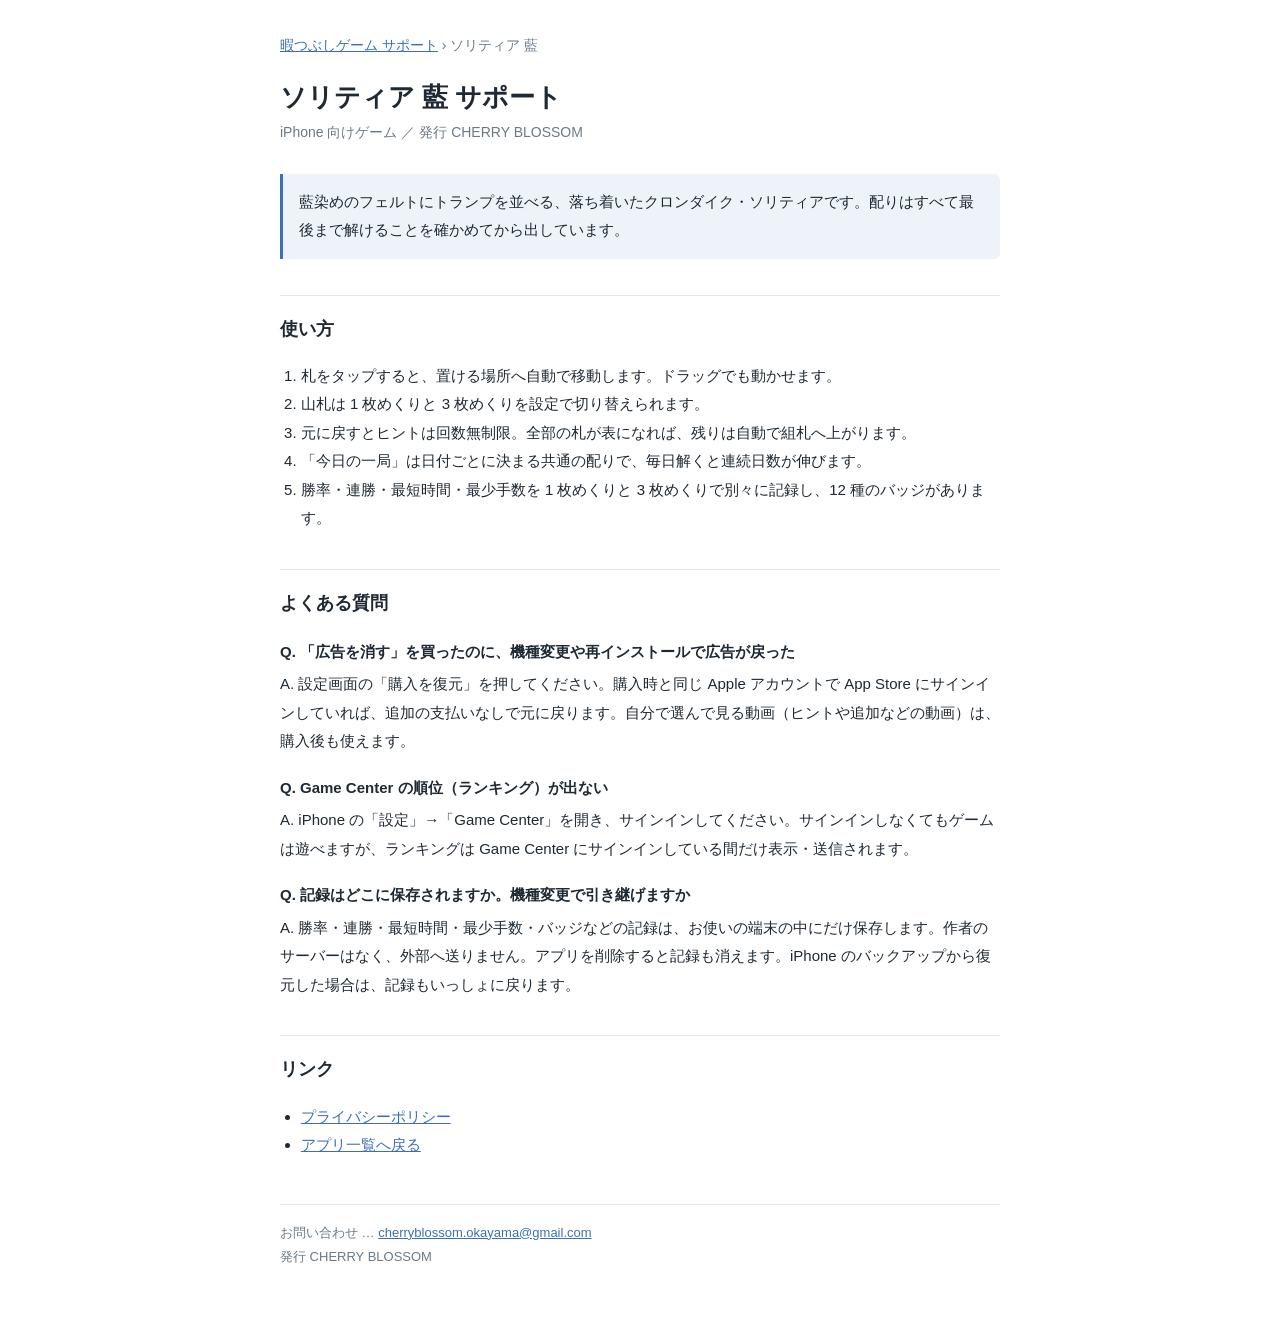
==== solitaire/index.html @ 3ae5485f "暇つぶしゲーム 5 本のサポート・プライバシーポリシー Co-Authored-By: Claude Fable 5.1 <noreply@anthropic.com> Claude-Session:" ====
<!DOCTYPE html>
<html lang="ja">
<head>
<meta charset="utf-8">
<meta name="viewport" content="width=device-width,initial-scale=1">
<title>ソリティア 藍 サポート</title>
<link rel="stylesheet" href="../style.css">
</head>
<body>
<main>
<p class="nav"><a href="../">暇つぶしゲーム サポート</a> › ソリティア 藍</p>
<h1>ソリティア 藍 サポート</h1>
<p class="meta">iPhone 向けゲーム ／ 発行 CHERRY BLOSSOM</p>
<p class="lead">藍染めのフェルトにトランプを並べる、落ち着いたクロンダイク・ソリティアです。配りはすべて最後まで解けることを確かめてから出しています。</p>

<h2>使い方</h2>
<ol>
  <li>札をタップすると、置ける場所へ自動で移動します。ドラッグでも動かせます。</li>
  <li>山札は 1 枚めくりと 3 枚めくりを設定で切り替えられます。</li>
  <li>元に戻すとヒントは回数無制限。全部の札が表になれば、残りは自動で組札へ上がります。</li>
  <li>「今日の一局」は日付ごとに決まる共通の配りで、毎日解くと連続日数が伸びます。</li>
  <li>勝率・連勝・最短時間・最少手数を 1 枚めくりと 3 枚めくりで別々に記録し、12 種のバッジがあります。</li>
</ol>

<h2>よくある質問</h2>
<dl>
  <dt>Q. 「広告を消す」を買ったのに、機種変更や再インストールで広告が戻った</dt>
  <dd>A. 設定画面の「購入を復元」を押してください。購入時と同じ Apple アカウントで App Store にサインインしていれば、追加の支払いなしで元に戻ります。自分で選んで見る動画（ヒントや追加などの動画）は、購入後も使えます。</dd>

  <dt>Q. Game Center の順位（ランキング）が出ない</dt>
  <dd>A. iPhone の「設定」→「Game Center」を開き、サインインしてください。サインインしなくてもゲームは遊べますが、ランキングは Game Center にサインインしている間だけ表示・送信されます。</dd>

  <dt>Q. 記録はどこに保存されますか。機種変更で引き継げますか</dt>
  <dd>A. 勝率・連勝・最短時間・最少手数・バッジなどの記録は、お使いの端末の中にだけ保存します。作者のサーバーはなく、外部へ送りません。アプリを削除すると記録も消えます。iPhone のバックアップから復元した場合は、記録もいっしょに戻ります。</dd>
</dl>

<h2>リンク</h2>
<ul>
  <li><a href="privacy.html">プライバシーポリシー</a></li>
  <li><a href="../">アプリ一覧へ戻る</a></li>
</ul>

<footer>お問い合わせ … <a href="mailto:cherryblossom.okayama@gmail.com">cherryblossom.okayama@gmail.com</a><br>発行 CHERRY BLOSSOM</footer>
</main>
</body>
</html>
---- style.css ----
:root{ --ink:#1f2933; --muted:#6b7a88; --line:#e3e8ee; --accent:#3b6fb6; --soft:#eef3fa; }
*{ box-sizing:border-box; }
body{ margin:0; padding:32px 20px 72px;
  font-family:-apple-system,BlinkMacSystemFont,"Hiragino Kaku Gothic ProN","Hiragino Sans","Yu Gothic UI",sans-serif;
  color:var(--ink); line-height:1.9; background:#fff; -webkit-text-size-adjust:100%; }
main{ max-width:720px; margin:0 auto; }
h1{ font-size:26px; margin:0 0 4px; line-height:1.4; }
h2{ font-size:18px; margin:36px 0 10px; padding-top:16px; border-top:1px solid var(--line); }
h3{ font-size:16px; margin:22px 0 6px; }
p,li,dd,dt{ font-size:15px; }
ul,ol{ padding-left:1.3em; }
dl{ margin:0; }
dt{ font-weight:700; margin-top:18px; }
dd{ margin:4px 0 0 0; }
.meta{ color:var(--muted); font-size:14px; margin:0 0 28px; }
.lead{ background:var(--soft); border-left:3px solid var(--accent); padding:14px 16px; border-radius:0 6px 6px 0; }
.nav{ font-size:14px; color:var(--muted); margin:0 0 20px; }
.apps{ list-style:none; padding:0; margin:0; }
.apps li{ border:1px solid var(--line); border-radius:10px; padding:14px 16px; margin:0 0 12px; }
.apps .name{ font-weight:700; font-size:17px; margin:0; }
.apps .desc{ margin:2px 0 8px; color:var(--muted); font-size:14px; }
.apps .links a{ margin-right:16px; font-size:15px; white-space:nowrap; }
footer{ margin-top:44px; padding-top:16px; border-top:1px solid var(--line); color:var(--muted); font-size:13px; }
a{ color:var(--accent); word-break:break-all; }
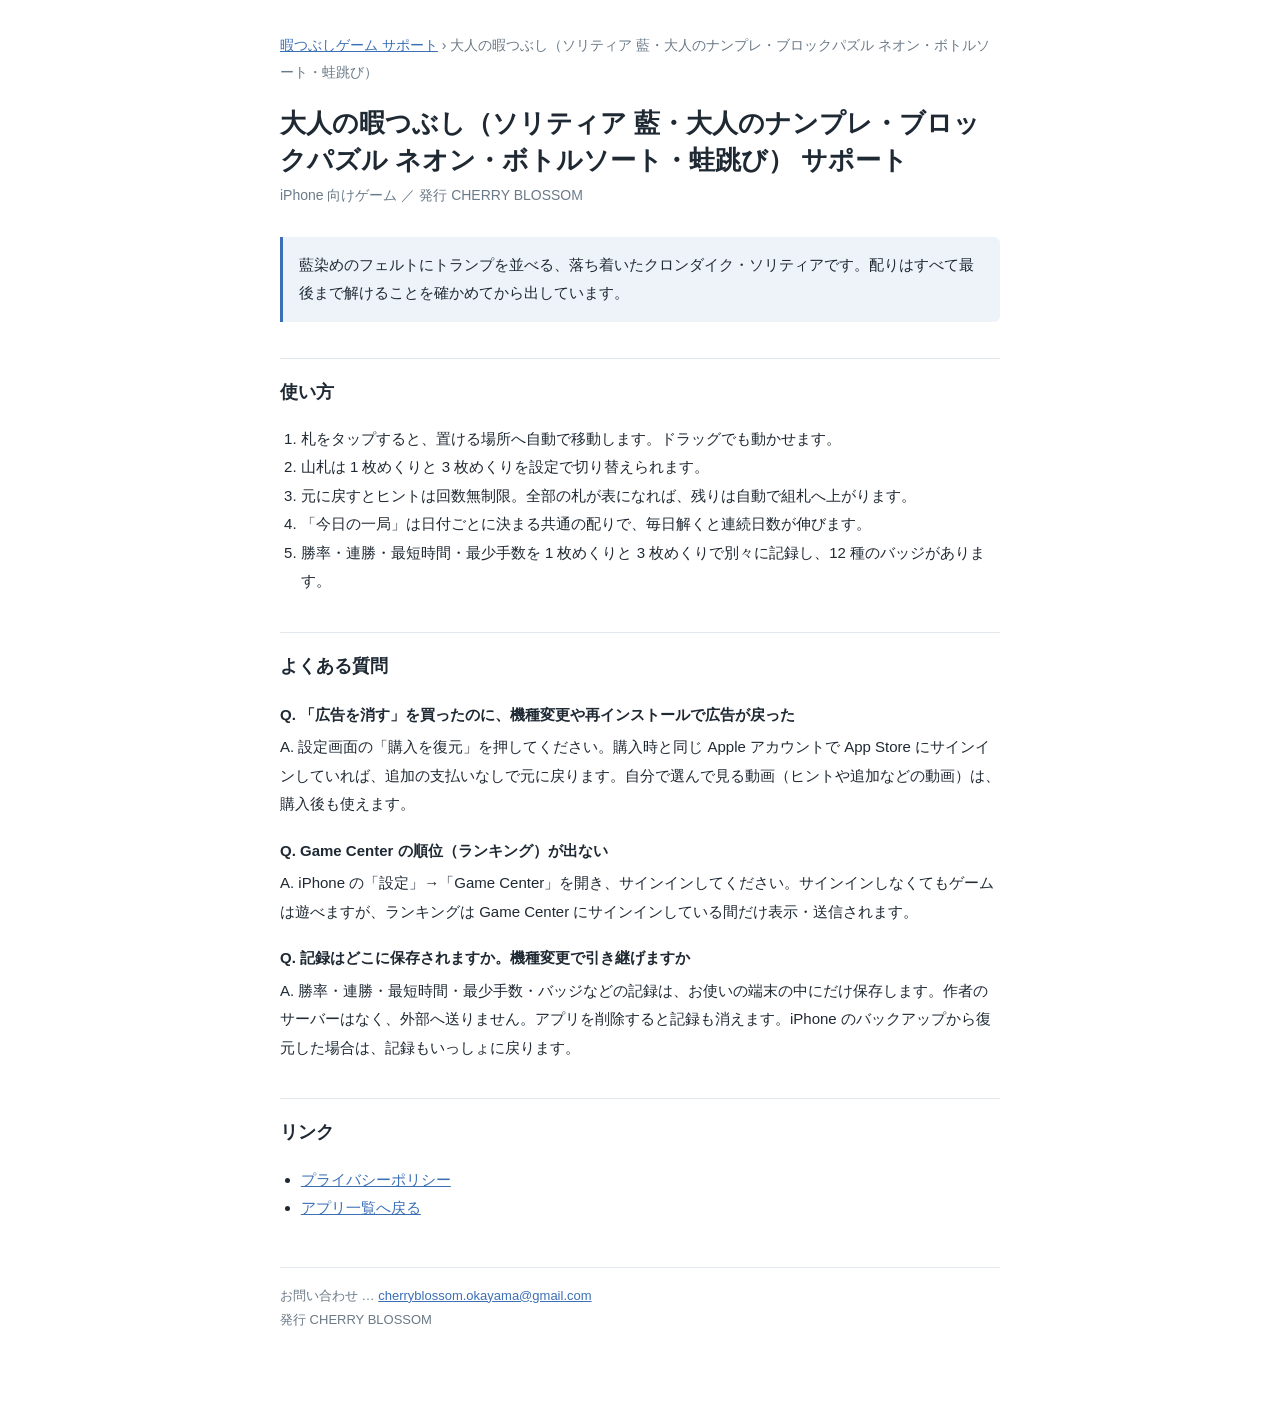
==== commit 29edc454: "ソリティア 藍 → 大人の暇つぶし（5 本統合）に表記変更 Co-Authored-By: Claude Fable 5.1 <noreply@anthropic.com> Claude-Sessio" ====
--- a/solitaire/index.html
+++ b/solitaire/index.html
@@ -3,13 +3,13 @@
 <head>
 <meta charset="utf-8">
 <meta name="viewport" content="width=device-width,initial-scale=1">
-<title>ソリティア 藍 サポート</title>
+<title>大人の暇つぶし サポート</title>
 <link rel="stylesheet" href="../style.css">
 </head>
 <body>
 <main>
-<p class="nav"><a href="../">暇つぶしゲーム サポート</a> › ソリティア 藍</p>
-<h1>ソリティア 藍 サポート</h1>
+<p class="nav"><a href="../">暇つぶしゲーム サポート</a> › 大人の暇つぶし（ソリティア 藍・大人のナンプレ・ブロックパズル ネオン・ボトルソート・蛙跳び）</p>
+<h1>大人の暇つぶし（ソリティア 藍・大人のナンプレ・ブロックパズル ネオン・ボトルソート・蛙跳び） サポート</h1>
 <p class="meta">iPhone 向けゲーム ／ 発行 CHERRY BLOSSOM</p>
 <p class="lead">藍染めのフェルトにトランプを並べる、落ち着いたクロンダイク・ソリティアです。配りはすべて最後まで解けることを確かめてから出しています。</p>
 
